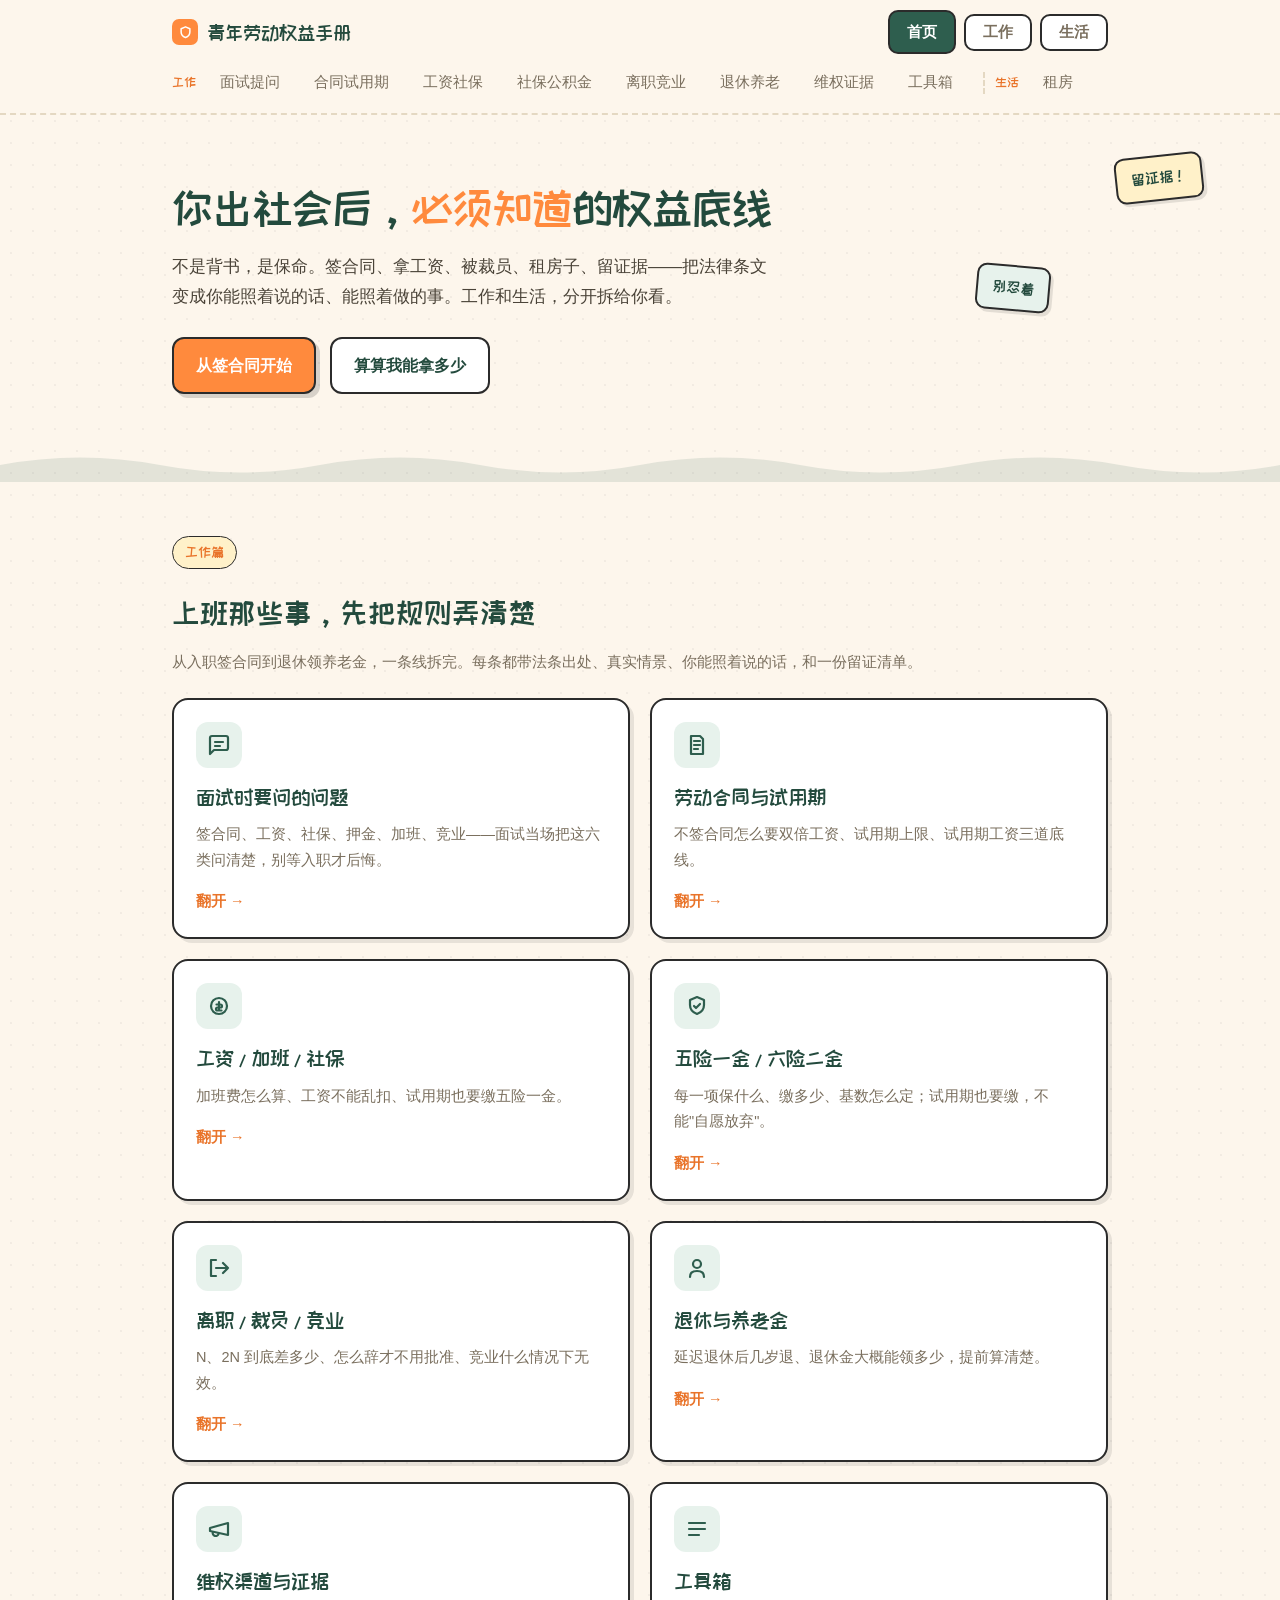
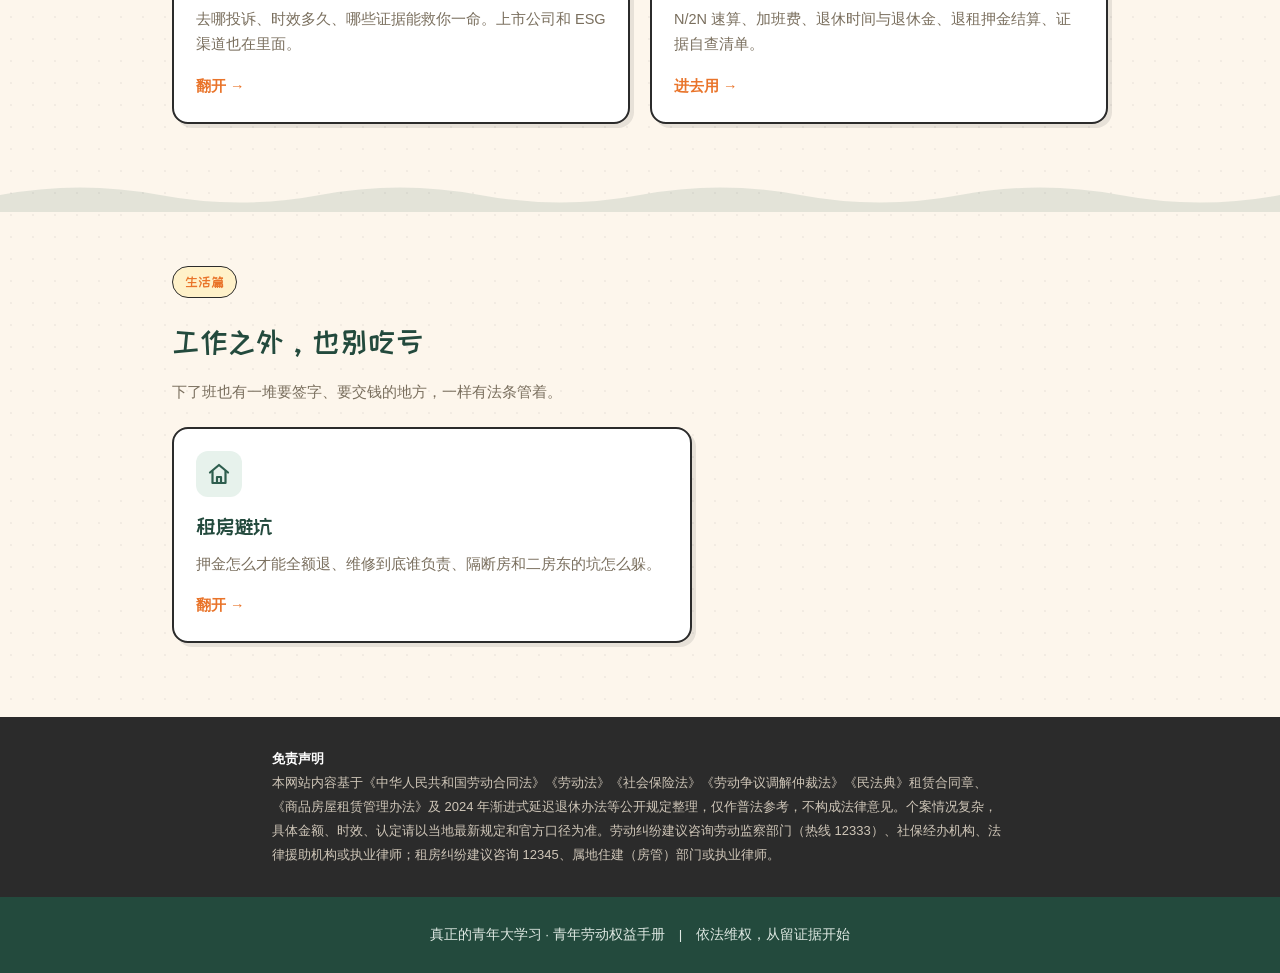
==== index.html @ fde5f2b7 "init: 青年劳动权益手册 静态站（HTML/CSS/JS，无后端）" ====
<!DOCTYPE html>
<html lang="zh-CN" data-page-node-id="7jwNkZOn8ri1VW9eKFvlQX">
<head data-page-node-id="vN882EZion7zjD1hmp7kE5">
<meta charset="UTF-8" data-page-node-id="sJhfIXm5BDnYSrBiZnS4QV">
<meta name="viewport" content="width=device-width, initial-scale=1.0" data-page-node-id="zxwOFFQTwR4CehLuU1B2xF">
<title>青年权益手册 · 真正的青年大学习</title>
<meta name="description" content="青年劳动权益手册：签合同、拿工资、被裁员、租房子、社保公积金、留证据——把法律条文变成你能照着说的话、能照着做的事。工作篇和生活篇分开拆给你看。">
<meta name="keywords" content="青年劳动权益,劳动法,劳动合同法,社保,租房,维权,五险一金">
<meta name="robots" content="index,follow">
<meta property="og:type" content="article">
<meta property="og:locale" content="zh_CN">
<meta property="og:site_name" content="青年劳动权益手册">
<meta property="og:title" content="青年权益手册 · 真正的青年大学习">
<meta property="og:description" content="青年劳动权益手册：签合同、拿工资、被裁员、租房子、社保公积金、留证据——把法律条文变成你能照着说的话、能照着做的事。">
<meta name="twitter:card" content="summary">
<script type="application/ld+json">
{"@context":"https://schema.org","@type":"Article","headline":"青年权益手册 · 真正的青年大学习","description":"青年劳动权益手册：签合同、拿工资、被裁员、租房子、社保公积金、留证据——把法律条文变成你能照着说的话、能照着做的事。","inLanguage":"zh-CN","url":"https://labor-rights-i2ha8oxc.edgeone.cool/","publisher":{"@type":"Organization","name":"青年劳动权益手册"}}
</script>
<link rel="preconnect" href="https://fonts.googleapis.com" data-page-node-id="7mWncCRfZwFAAdQpG0DzOz">
<link href="https://fonts.googleapis.com/css2?family=ZCOOL+KuaiLe&display=swap" rel="stylesheet" data-page-node-id="gFEMkN4bQpKH87uRWc5qS2">
<link rel="stylesheet" href="styles.css" data-page-node-id="n5I205XzA5gTKTCwMjuLDe">
</head>
<body data-page-node-id="bGkLUibv3xJSkmZSsYZ6sv">

<nav id="topnav" data-page-node-id="jXJHKyxxdCbfAfhOfLjXEU"></nav>
<script src="nav.js"></script>

<header class="hero" data-page-node-id="v7KhMBpjGHiy5J7DwVSZMX">
  <div class="wrap" data-page-node-id="5H6A5oQzbYzPfT1hRCCzZC">
    <span class="sticker s1" data-page-node-id="AZEsnNFnTYBZnlGWH4QLXd">留证据！</span>
    <span class="sticker s2" data-page-node-id="kHg7BWYirMPdO5LKonGrH6">别忍着</span>
    <h1 data-page-node-id="kUnCOroh2gOpavAiB8Tg4g">你出社会后，<em data-page-node-id="yfCzvW7hBGEvW0yVP8vOq4">必须知道</em>的权益底线</h1>
    <p class="lead" data-page-node-id="7pngFiWiTGr5Vi0kMPC2FZ">不是背书，是保命。签合同、拿工资、被裁员、租房子、留证据——把法律条文变成你能照着说的话、能照着做的事。工作和生活，分开拆给你看。</p>
    <div class="cta" data-page-node-id="M9sZGcAZ7dp1gJ8A5XC1AU">
      <a class="primary" href="contract.html" data-page-node-id="UcJEUyQb6OeqANCRO5MqtE">从签合同开始</a>
      <a class="ghost" href="tools.html" data-page-node-id="cAQtBS9l5T7BKZlboXk4Af">算算我能拿多少</a>
    </div>
  </div>
</header>

<svg class="wave" viewBox="0 0 1200 34" preserveAspectRatio="none" fill="currentColor" data-page-node-id="oS02WlRRJXM9KCi1zRjoz9"><path d="M0 17 Q75 2 150 17 T300 17 T450 17 T600 17 T750 17 T900 17 T1050 17 T1200 17 V34 H0 Z" opacity=".12" data-page-node-id="GI57lbCXP446vVh2jK58aP"/></svg>

<!-- 工作篇 -->
<section data-page-node-id="uuMkdlM5pLQ5UJg3KZoRhu">
  <div class="wrap" data-page-node-id="O8H8hCG7egJZOPcIVyIawB">
    <div class="sec-head" data-page-node-id="NVoQzbVFUxxBwPpRCmhSwb"><span class="sec-kicker" data-page-node-id="ndRL5BlGZ3K7PQ3Q7DDPNr">工作篇</span></div>
    <h2 class="sec-title" data-page-node-id="sCebIV4hTHicNvnCbSuuxh">上班那些事，先把规则弄清楚</h2>
    <p class="sec-sub" data-page-node-id="u4FtgCKcAKgDSdvhTvjoVO">从入职签合同到退休领养老金，一条线拆完。每条都带法条出处、真实情景、你能照着说的话，和一份留证清单。</p>
    <div class="cards" data-page-node-id="gnNYAxBAbz4MP9NsoOPJ96">
      <a class="mcard" href="interview.html">
        <div class="ic"><svg width="24" height="24" viewBox="0 0 24 24" fill="none" stroke="#2E5E4E" stroke-width="2.2" stroke-linecap="round" stroke-linejoin="round"><path d="M21 15a2 2 0 0 1-2 2H7l-4 4V5a2 2 0 0 1 2-2h14a2 2 0 0 1 2 2z"/><path d="M8 9h8M8 13h5"/></svg></div>
        <h3>面试时要问的问题</h3>
        <p>签合同、工资、社保、押金、加班、竞业——面试当场把这六类问清楚，别等入职才后悔。</p>
        <span class="go">翻开 →</span>
      </a>
      <a class="mcard" href="contract.html" data-page-node-id="IGf8sKed68YWKoUgBCVMIv">
        <div class="ic" data-page-node-id="ZVuAfFPyB9TMWcehK7DATU"><svg width="24" height="24" viewBox="0 0 24 24" fill="none" stroke="#2E5E4E" stroke-width="2.2" stroke-linecap="round" stroke-linejoin="round" data-page-node-id="PifM6eLXtqnVLwJjLrjDg0"><path d="M6 3h9l3 3v15H6z" data-page-node-id="AHCegxgNYJiQxU77qXP72i"/><path d="M9 8h6M9 12h6M9 16h4" data-page-node-id="L2E5S3z5ciqtiKatP8L2HS"/></svg></div>
        <h3 data-page-node-id="65qEUgE6WB0MT9IDWgDTT7">劳动合同与试用期</h3>
        <p data-page-node-id="ToLKrRlqdhZZbNNmTk8xbi">不签合同怎么要双倍工资、试用期上限、试用期工资三道底线。</p>
        <span class="go" data-page-node-id="UzhqZbQVvRADpXkxR7yIav">翻开 →</span>
      </a>
      <a class="mcard" href="wage.html" data-page-node-id="JsOqOfNd3EtwZncY5hrxkB">
        <div class="ic" data-page-node-id="BYZtiH7Z1PKorHHujsHU38"><svg width="24" height="24" viewBox="0 0 24 24" fill="none" stroke="#2E5E4E" stroke-width="2.2" stroke-linecap="round" stroke-linejoin="round" data-page-node-id="SvmpkIm4eUHtX0SaYeotR4"><circle cx="12" cy="12" r="8" data-page-node-id="T06H6A5f7LQuL1a384FGqg"/><path d="M12 8v8M9.5 10.5h4a1.5 1.5 0 010 3h-3a1.5 1.5 0 000 3h4" data-page-node-id="Mpycqv4EqBuO2RAGrrZu5t"/></svg></div>
        <h3 data-page-node-id="7IH3P0MuRXkKDPyMskQ4uI">工资 / 加班 / 社保</h3>
        <p data-page-node-id="VxR3EkG4nAfsP9hjhWmdln">加班费怎么算、工资不能乱扣、试用期也要缴五险一金。</p>
        <span class="go" data-page-node-id="h832lB8QV0u9FAFbGZIkD4">翻开 →</span>
      </a>
      <a class="mcard" href="social-security.html">
        <div class="ic"><svg width="24" height="24" viewBox="0 0 24 24" fill="none" stroke="#2E5E4E" stroke-width="2.2" stroke-linecap="round" stroke-linejoin="round"><path d="M12 3l7 3v5c0 4.5-3 7.5-7 9-4-1.5-7-4.5-7-9V6z"/><path d="M9 12l2 2 4-4"/></svg></div>
        <h3>五险一金 / 六险二金</h3>
        <p>每一项保什么、缴多少、基数怎么定；试用期也要缴，不能"自愿放弃"。</p>
        <span class="go">翻开 →</span>
      </a>
      <a class="mcard" href="leave.html" data-page-node-id="9vQfUpAn6DDyMuHOdHupem">
        <div class="ic" data-page-node-id="ikPDrwFsqsbf0fNXYAyyNg"><svg width="24" height="24" viewBox="0 0 24 24" fill="none" stroke="#2E5E4E" stroke-width="2.2" stroke-linecap="round" stroke-linejoin="round" data-page-node-id="WiellxaGbYVVG73ddhOeTu"><path d="M16 17l5-5-5-5M21 12H9" data-page-node-id="CdkZTpuQJzq5KvNFYKf1oj"/><path d="M9 4H4v16h5" data-page-node-id="baaWuFjCDTOw3axKb1UJT5"/></svg></div>
        <h3 data-page-node-id="MscleuaFV3NydLU3XoAJu8">离职 / 裁员 / 竞业</h3>
        <p data-page-node-id="G3BbDGZznViwC6X8eD9zRa">N、2N 到底差多少、怎么辞才不用批准、竞业什么情况下无效。</p>
        <span class="go" data-page-node-id="3CcXkFyAl2L74Rpjozrgbz">翻开 →</span>
      </a>
      <a class="mcard" href="retire.html" data-page-node-id="JQ5CIc2PoNuagUlHQ7kEED">
        <div class="ic" data-page-node-id="eL2ivKGqEpxDUXAVpsOtcp"><svg width="24" height="24" viewBox="0 0 24 24" fill="none" stroke="#2E5E4E" stroke-width="2.2" stroke-linecap="round" stroke-linejoin="round" data-page-node-id="2XBW5aOD5Gj70GN0GJQ3Ff"><circle cx="12" cy="8" r="4" data-page-node-id="LnvSQpzS5YxNwUYpxwHuDa"/><path d="M5 21c0-4 3-6 7-6s7 2 7 6" data-page-node-id="AI6Z23kPFPo5MvDOwnpvqy"/></svg></div>
        <h3 data-page-node-id="Of4FrxNndY0CC68oRDbeet">退休与养老金</h3>
        <p data-page-node-id="wn4VDYU20Fq1tZ4JVjVFfg">延迟退休后几岁退、退休金大概能领多少，提前算清楚。</p>
        <span class="go" data-page-node-id="SLizQk6Q10Zb5KQ6Jnikeh">翻开 →</span>
      </a>
      <a class="mcard" href="rights.html" data-page-node-id="LdF70jsAmj1uP2x2kQvvS2">
        <div class="ic" data-page-node-id="HsYgg7vXAREHi2NsyGWCTD"><svg width="24" height="24" viewBox="0 0 24 24" fill="none" stroke="#2E5E4E" stroke-width="2.2" stroke-linecap="round" stroke-linejoin="round" data-page-node-id="lN3kovlys1SDJiRPIbiDbU"><path d="M3 11l18-5v12L3 14z" data-page-node-id="dpxmhuD5o5jUqEV6D51z9i"/><path d="M11.6 16.8a3 3 0 11-5.8-1.6" data-page-node-id="ZsSXOTN8fEPcS1Ny1irefE"/></svg></div>
        <h3 data-page-node-id="RuxbniW7YMQt3pkLxL5yWo">维权渠道与证据</h3>
        <p data-page-node-id="kkAFCkZAp592LJfjy3nqFm">去哪投诉、时效多久、哪些证据能救你一命。上市公司和 ESG 渠道也在里面。</p>
        <span class="go" data-page-node-id="aLBIgCzxgSWpDGARHU5b4E">翻开 →</span>
      </a>
      <a class="mcard" href="tools.html" data-page-node-id="xKTXpAJDGuD2U5c3wxoQq5">
        <div class="ic" data-page-node-id="sEpO2qv83VqhnToPwce1co"><svg width="24" height="24" viewBox="0 0 24 24" fill="none" stroke="#2E5E4E" stroke-width="2.2" stroke-linecap="round" stroke-linejoin="round" data-page-node-id="Zh0JwMCGPWTxRAcGAqwy6f"><path d="M4 6h16M4 12h16M4 18h10" data-page-node-id="SJbMDVmfSqtq9sivK4QSC3"/></svg></div>
        <h3 data-page-node-id="WtjKGw8RWL6m9zBxDdGL8M">工具箱</h3>
        <p data-page-node-id="IJ3zu4L5l6NavmSHcm8XGn">N/2N 速算、加班费、退休时间与退休金、退租押金结算、证据自查清单。</p>
        <span class="go" data-page-node-id="goHNCzxIqDrpeKtL0frL2T">进去用 →</span>
      </a>
    </div>
  </div>
</section>

<svg class="wave" viewBox="0 0 1200 34" preserveAspectRatio="none" fill="currentColor" data-page-node-id="YY2WIcU32g2hENo8eY2RJ3"><path d="M0 17 Q75 2 150 17 T300 17 T450 17 T600 17 T750 17 T900 17 T1050 17 T1200 17 V34 H0 Z" opacity=".12" data-page-node-id="AEQuXFldmGhJWvsSuamxG9"/></svg>

<!-- 生活篇 -->
<section data-page-node-id="to3FXKsHpOz7b0op7jl1py">
  <div class="wrap" data-page-node-id="7ZOvmQiBnYyd54ku3VySRV">
    <div class="sec-head" data-page-node-id="hUrCTCNcTmqjVcWcNDa82W"><span class="sec-kicker" data-page-node-id="2CDtFBDig0ongSYZ30PI4d">生活篇</span></div>
    <h2 class="sec-title" data-page-node-id="oCALChBhqFHjlN1kp9dyfW">工作之外，也别吃亏</h2>
    <p class="sec-sub" data-page-node-id="R46FtklfIH4VG7hh3kbw13">下了班也有一堆要签字、要交钱的地方，一样有法条管着。</p>
    <a class="mcard" href="rent.html" style="display:block;max-width:520px" data-page-node-id="faRRAHRAipZ6sPAGZQxxFa">
      <div class="ic" data-page-node-id="h1ejiUaZWeBTa2FVEw8iW6"><svg width="24" height="24" viewBox="0 0 24 24" fill="none" stroke="#2E5E4E" stroke-width="2.2" stroke-linecap="round" stroke-linejoin="round" data-page-node-id="UNlWAM4NZA3VOeqPEDKMYq"><path d="M3 10.5L12 3l9 7.5" data-page-node-id="uGnaB1GRGz8H0ylkkPzSLB"/><path d="M5.5 9.5V21h13V9.5" data-page-node-id="n0MFkfRuMIZvsEzxEBiJp1"/><path d="M10 21v-6h4v6" data-page-node-id="MlYMpfy4g74hDdLXepI3eu"/></svg></div>
      <h3 data-page-node-id="7DTkOPZrvKcSljl0e26uZy">租房避坑</h3>
      <p data-page-node-id="kqKfJ5ye1K5exivH8oafo4">押金怎么才能全额退、维修到底谁负责、隔断房和二房东的坑怎么躲。</p>
      <span class="go" data-page-node-id="9ZfNdng0rfP3ntpMBxgIMZ">翻开 →</span>
    </a>
  </div>
</section>

<div class="disclaimer" data-page-node-id="KnQSXoqC7Dfb80HzHw2Cns">
  <div class="wrap" data-page-node-id="DDz95NhNPRU0IxcjoSFav6">
    <b data-page-node-id="yi1r7MswDZf9Ns0dogCIPk">免责声明</b><br data-page-node-id="xTlTWlbYo6xHFmOJlCDURQ">
    本网站内容基于《中华人民共和国劳动合同法》《劳动法》《社会保险法》《劳动争议调解仲裁法》《民法典》租赁合同章、《商品房屋租赁管理办法》及 2024 年渐进式延迟退休办法等公开规定整理，仅作普法参考，不构成法律意见。个案情况复杂，具体金额、时效、认定请以当地最新规定和官方口径为准。劳动纠纷建议咨询劳动监察部门（热线 12333）、社保经办机构、法律援助机构或执业律师；租房纠纷建议咨询 12345、属地住建（房管）部门或执业律师。
  </div>
</div>

<footer data-page-node-id="vT1BLFqIHjkqAPlCUodvwz">真正的青年大学习 · 青年劳动权益手册　|　依法维权，从留证据开始</footer>

</body>
</html>
---- styles.css ----
:root{
  --paper:#FDF6EC; --paper-2:#FFF9F0; --card:#FFFFFF;
  --ink:#2B2B2B; --green:#2E5E4E; --green-d:#234a3d;
  --orange:#FF8A3D; --orange-d:#E9742A; --yellow:#FFD27D;
  --note:#FFF1C9; --mint:#E7F2EC; --line:#E4D8C2; --muted:#7A6F5E;
}
*{box-sizing:border-box;margin:0;padding:0}
html{scroll-behavior:smooth}
body{
  font-family:-apple-system,BlinkMacSystemFont,"PingFang SC","Microsoft YaHei",sans-serif;
  color:var(--ink); line-height:1.75; background-color:var(--paper);
  background-image:radial-gradient(rgba(43,43,43,.05) 1px,transparent 1px);
  background-size:22px 22px; -webkit-font-smoothing:antialiased;
}
h1,h2,h3,.hand{font-family:"ZCOOL KuaiLe","PingFang SC","Microsoft YaHei",sans-serif;font-weight:400}
a{color:var(--green-d);text-decoration:none}
.wrap{max-width:980px;margin:0 auto;padding:0 22px}

/* nav：两行 tab 结构（顶部 tab 按工作/生活分类） */
nav{position:sticky;top:0;z-index:50;background:rgba(253,246,236,.96);backdrop-filter:blur(6px);
  border-bottom:2px dashed var(--line)}
nav .wrap{display:flex;flex-direction:column;gap:9px;padding-top:10px;padding-bottom:10px}
.nav-row1{display:flex;align-items:center;justify-content:space-between;gap:10px;flex-wrap:wrap}
.brand{display:flex;align-items:center;gap:9px;font-family:"ZCOOL KuaiLe",sans-serif;font-size:20px;color:var(--green-d)}
.brand .dot{width:26px;height:26px;border-radius:7px;background:var(--orange);display:inline-flex;align-items:center;justify-content:center}
.navtabs{display:flex;gap:8px;flex-wrap:wrap;align-items:center}
.tab{padding:7px 17px;border-radius:10px;font-size:15px;font-weight:700;cursor:pointer;font-family:inherit;
  background:#fff;color:var(--muted);border:2px solid var(--ink)}
.tab:hover{background:var(--mint)}
.tab.active{background:var(--green);color:#fff}
.navgrp{font-family:"ZCOOL KuaiLe",sans-serif;font-size:13px;color:var(--orange-d);
  margin:0 4px 0 10px;align-self:center;border-left:2px dashed var(--line);padding-left:10px}
.navgrp:first-child{margin-left:0;border-left:0;padding-left:0}
.navpanel{display:flex;gap:6px;flex-wrap:wrap;align-items:center}
.navpanel a{padding:6px 13px;border-radius:8px;color:var(--muted);font-size:14.5px;border:1.5px solid transparent}
.navpanel a:hover{background:var(--mint);color:var(--green-d)}
.navpanel a.cur{background:var(--orange);color:#fff;border-color:var(--ink)}
.navnote{font-size:12.5px;color:var(--muted);margin-left:8px}
@media(max-width:760px){nav .wrap{gap:7px}.nav-row1{justify-content:flex-start}.navtabs{width:100%}}

/* hero */
header.hero{position:relative;padding:64px 0 54px;overflow:hidden}
header.hero h1{font-size:44px;line-height:1.3;color:var(--green-d);margin-bottom:16px}
header.hero h1 em{font-style:normal;color:var(--orange)}
header.hero p.lead{font-size:17px;color:#4a4338;max-width:600px;margin-bottom:26px}
.cta{display:flex;gap:14px;flex-wrap:wrap}
.cta a{padding:13px 22px;border-radius:12px;font-weight:700;font-size:15.5px;border:2px solid var(--ink);transition:.15s}
.cta a.primary{background:var(--orange);color:#fff;box-shadow:4px 4px 0 rgba(43,43,43,.18)}
.cta a.primary:hover{background:var(--orange-d);transform:translate(-1px,-1px);box-shadow:5px 5px 0 rgba(43,43,43,.2)}
.cta a.ghost{background:#fff;color:var(--green-d)}
.cta a.ghost:hover{background:var(--mint);transform:translate(-1px,-1px)}
.sticker{position:absolute;font-family:"ZCOOL KuaiLe",sans-serif;font-size:15px;color:var(--green-d);
  background:var(--note);padding:8px 14px;border:2px solid var(--ink);border-radius:10px;transform:rotate(-6deg);
  box-shadow:3px 3px 0 rgba(43,43,43,.12)}
.sticker.s1{right:6%;top:40px}
.sticker.s2{right:18%;top:150px;transform:rotate(5deg);background:var(--mint)}
@media(max-width:760px){.sticker{display:none}header.hero h1{font-size:32px}}

/* wave divider */
.wave{display:block;width:100%;height:34px;color:var(--green)}

/* module entry cards */
.cards{display:grid;grid-template-columns:repeat(2,1fr);gap:20px;margin-top:8px}
@media(max-width:680px){.cards{grid-template-columns:1fr}}
.mcard{background:var(--card);border:2px solid var(--ink);border-radius:16px;padding:22px;
  box-shadow:4px 4px 0 rgba(43,43,43,.1);transition:.15s;position:relative}
.mcard:hover{transform:translate(-2px,-2px);box-shadow:6px 6px 0 rgba(43,43,43,.14)}
.mcard .ic{width:46px;height:46px;border-radius:12px;background:var(--mint);display:flex;align-items:center;justify-content:center;margin-bottom:12px}
.mcard h3{font-size:21px;color:var(--green-d);margin-bottom:6px}
.mcard p{font-size:14.5px;color:var(--muted);margin-bottom:14px}
.mcard .go{font-weight:700;color:var(--orange-d);font-size:14.5px}

/* section */
section{padding:54px 0}
.sec-head{margin-bottom:6px}
.sec-kicker{display:inline-block;font-family:"ZCOOL KuaiLe",sans-serif;font-size:14px;color:var(--orange-d);
  background:var(--note);padding:3px 12px;border-radius:999px;border:1.5px solid var(--ink);margin-bottom:12px}
.sec-title{font-size:30px;color:var(--green-d)}
.sec-sub{color:var(--muted);margin:10px 0 22px;font-size:15px}

/* law tags */
.law{display:inline-block;font-size:12.5px;background:#fff;border:1.5px solid var(--green);color:var(--green-d);
  padding:3px 10px;border-radius:7px;margin:0 7px 9px 0;font-weight:700}

/* points */
.points{list-style:none;margin:6px 0 22px}
.points li{position:relative;padding:11px 0 11px 30px;border-bottom:1.5px dashed var(--line);font-size:15.5px}
.points li:before{content:"";position:absolute;left:2px;top:17px;width:13px;height:13px;background:var(--orange);
  border:2px solid var(--ink);border-radius:3px;transform:rotate(45deg)}
.points li b{color:var(--green-d)}
.steps{counter-reset:step;list-style:none;margin:6px 0 4px;padding:0}
.steps li{counter-increment:step;position:relative;padding:11px 0 11px 44px;border-bottom:1.5px dashed var(--line);font-size:15px;line-height:1.7}
.steps li:last-child{border-bottom:0}
.steps li:before{content:counter(step);position:absolute;left:0;top:9px;width:28px;height:28px;border-radius:50%;
  background:var(--orange);color:#fff;border:2px solid var(--ink);font-family:"ZCOOL KuaiLe",sans-serif;font-size:15px;
  display:flex;align-items:center;justify-content:center}
.steps li b{color:var(--green-d)}

/* 比例表（五险一金缴费比例等） */
.ratetable{width:100%;border-collapse:collapse;margin:6px 0 22px;font-size:14.5px;background:#fff;
  border:2px solid var(--ink);box-shadow:3px 3px 0 rgba(43,43,43,.1)}
.ratetable th,.ratetable td{padding:10px 13px;border-bottom:1.5px dashed var(--line);
  border-right:1.5px dashed var(--line);text-align:left;vertical-align:top}
.ratetable th:last-child,.ratetable td:last-child{border-right:0}
.ratetable th{background:var(--mint);color:var(--green-d);font-family:"ZCOOL KuaiLe",sans-serif;
  font-weight:400;font-size:14px}
.ratetable tr:last-child td{border-bottom:0}
.ratetable td b{color:var(--orange-d);font-size:15px}

/* notebook blocks */
.block{border-radius:14px;padding:18px 20px;margin:16px 0;font-size:15px;position:relative}
.block.case{background:var(--note);border:2px solid var(--ink);transform:rotate(-.8deg);box-shadow:3px 3px 0 rgba(43,43,43,.12)}
.block.case:before{content:"真实情景";position:absolute;top:-13px;left:18px;font-family:"ZCOOL KuaiLe",sans-serif;
  font-size:13px;background:var(--orange);color:#fff;padding:2px 12px;border:2px solid var(--ink);border-radius:8px}
.block.say{background:var(--mint);border-left:6px solid var(--green)}
.block.say .tag{font-family:"ZCOOL KuaiLe",sans-serif;color:var(--green-d);font-size:14px;display:block;margin-bottom:5px}
.block.evi{background:#fff;border:2px solid var(--ink);border-radius:14px;box-shadow:3px 3px 0 rgba(43,43,43,.1)}
.block.evi .tag{font-family:"ZCOOL KuaiLe",sans-serif;color:var(--orange-d);font-size:15px;display:block;margin-bottom:9px}
.block.evi ul{list-style:none}
.block.evi li{padding:5px 0 5px 26px;position:relative;font-size:14.5px}
.block.evi li:before{content:"";position:absolute;left:2px;top:9px;width:14px;height:14px;border:2px solid var(--ink);border-radius:3px}

/* tools */
.tool-grid{display:grid;grid-template-columns:1fr 1fr;gap:22px}
@media(max-width:780px){.tool-grid{grid-template-columns:1fr}}
.tool{background:var(--card);border:2px solid var(--ink);border-radius:16px;padding:24px;box-shadow:4px 4px 0 rgba(43,43,43,.1)}
.tool h3{font-size:20px;color:var(--green-d);margin-bottom:16px}
.field{margin-bottom:13px}
.field label{display:block;font-size:13px;color:var(--muted);margin-bottom:5px}
.field input,.field select{width:100%;padding:10px 12px;border:2px solid var(--line);border-radius:10px;
  font-size:15px;background:var(--paper-2);color:var(--ink);font-family:inherit}
.field input:focus,.field select:focus{outline:none;border-color:var(--green)}
.row{display:flex;gap:11px}.row .field{flex:1}
.btn{background:var(--green);color:#fff;border:2px solid var(--ink);padding:11px 18px;border-radius:11px;
  font-size:15px;cursor:pointer;font-weight:700;font-family:inherit;box-shadow:3px 3px 0 rgba(43,43,43,.16)}
.btn:hover{background:var(--green-d);transform:translate(-1px,-1px)}
.result{margin-top:15px;padding:15px;background:var(--mint);border:2px solid var(--ink);border-radius:12px;
  font-size:14.5px;color:var(--green-d)}
.result b{color:var(--orange-d);font-size:18px}
.result .big{font-size:25px;font-weight:800;color:var(--green-d);font-family:"ZCOOL KuaiLe",sans-serif}
.hint{font-size:12.5px;color:var(--muted);margin-top:9px}
.checklist{list-style:none}
.checklist li{display:flex;align-items:flex-start;gap:11px;padding:10px 0;border-bottom:1.5px dashed var(--line);font-size:14.5px}
.checklist input{margin-top:4px;width:18px;height:18px;accent-color:var(--green)}
.progress{height:12px;background:#efe6d4;border:2px solid var(--ink);border-radius:999px;overflow:hidden;margin:16px 0 7px}
.progress > i{display:block;height:100%;width:0;background:var(--orange);transition:.3s}
.pg-text{font-size:13px;color:var(--muted);text-align:right;font-weight:700}

/* 工资条解读器 */
.payslip{width:100%;border-collapse:collapse;margin:8px 0 4px;font-size:14px;background:#fff;border:2px solid var(--ink);border-radius:10px;overflow:hidden;box-shadow:3px 3px 0 rgba(43,43,43,.08)}
.payslip th,.payslip td{padding:9px 11px;border-bottom:1.5px dashed var(--line);border-right:1.5px dashed var(--line);text-align:left;vertical-align:top}
.payslip th:last-child,.payslip td:last-child{border-right:0}
.payslip th{background:var(--mint);color:var(--green-d);font-size:13px;font-family:"ZCOOL KuaiLe",sans-serif;font-weight:400}
.payslip tr:last-child td{border-bottom:0}
.verdict{margin-top:4px;padding:11px 14px;border-radius:10px;font-weight:800;font-size:15px;border:2px solid var(--ink)}
.verdict.ok{background:var(--mint);color:var(--green-d)}
.verdict.warn{background:var(--note);color:#9a6b00}
.flag-ok{color:var(--green-d);font-weight:700}
.flag-bad{color:#c0392b;font-weight:700}

/* disclaimer + footer */
.disclaimer{background:#2B2B2B;color:#cfc6b8;font-size:13px;line-height:1.85;padding:30px 0;margin-top:20px}
.disclaimer .wrap{max-width:780px}
.disclaimer b{color:#fff}
footer{background:var(--green-d);color:#dfe9e3;padding:26px 0;font-size:13.5px;text-align:center}
.back{display:inline-block;margin-top:18px;font-weight:700;color:var(--orange-d);font-size:15px}

/* 法条弹窗 */
.law.clickable{cursor:pointer;transition:.15s}
.law.clickable:hover{background:var(--note);color:var(--orange-d);transform:translateY(-1px)}
.lawmask{position:fixed;inset:0;background:rgba(43,43,43,.5);display:none;align-items:center;justify-content:center;z-index:200;padding:18px}
.lawmask.show{display:flex}
.lawbox{background:var(--paper-2);border:2px solid var(--ink);border-radius:16px;max-width:580px;width:100%;max-height:82vh;overflow:auto;box-shadow:6px 6px 0 rgba(43,43,43,.22)}
.lawbox header{background:var(--green);color:#fff;padding:15px 20px;font-family:"ZCOOL KuaiLe",sans-serif;font-size:19px;position:relative;display:flex;align-items:center;gap:8px}
.lawbox header .x{margin-left:auto;cursor:pointer;font-size:22px;line-height:1;font-family:inherit;padding:0 4px}
.lawbox .body{padding:20px;font-size:15px;line-height:1.95;white-space:pre-line;color:var(--ink)}
.lawbox .body b{color:var(--green-d)}
.lawbox .src{margin-top:14px;padding-top:12px;border-top:1.5px dashed var(--line);font-size:12.5px;color:var(--muted)}

/* 渠道清单 */
.block.chan{background:var(--paper-2);border:2px solid var(--ink);border-radius:16px;box-shadow:4px 4px 0 rgba(43,43,43,.1);padding:20px 22px}
.block.chan .tag{font-family:"ZCOOL KuaiLe",sans-serif;color:var(--orange-d);font-size:15px;display:block;margin-bottom:8px}
.chan-intro{font-size:14px;color:var(--muted);margin-bottom:4px}
.chan-intro b{color:var(--green-d)}
.chan-h{font-family:"ZCOOL KuaiLe",sans-serif;font-size:18px;color:var(--green-d);margin:18px 0 12px;padding-left:12px;border-left:5px solid var(--orange)}
.chan-grid{display:grid;grid-template-columns:1fr 1fr;gap:14px}
@media(max-width:680px){.chan-grid{grid-template-columns:1fr}}
.chan-card{background:#fff;border:2px solid var(--ink);border-radius:12px;padding:14px 16px;box-shadow:3px 3px 0 rgba(43,43,43,.08);transition:.15s}
.chan-card:hover{transform:translate(-2px,-2px);box-shadow:5px 5px 0 rgba(43,43,43,.12)}
.chan-name{font-weight:800;color:var(--green-d);font-size:15.5px;margin-bottom:8px}
.chan-card ul{list-style:none}
.chan-card li{padding:4px 0;font-size:13.5px;color:var(--ink);line-height:1.6}
.chan-card li b{color:var(--orange-d)}
.chan-note{font-size:12.5px;color:var(--muted);margin-top:16px;padding-top:12px;border-top:1.5px dashed var(--line)}
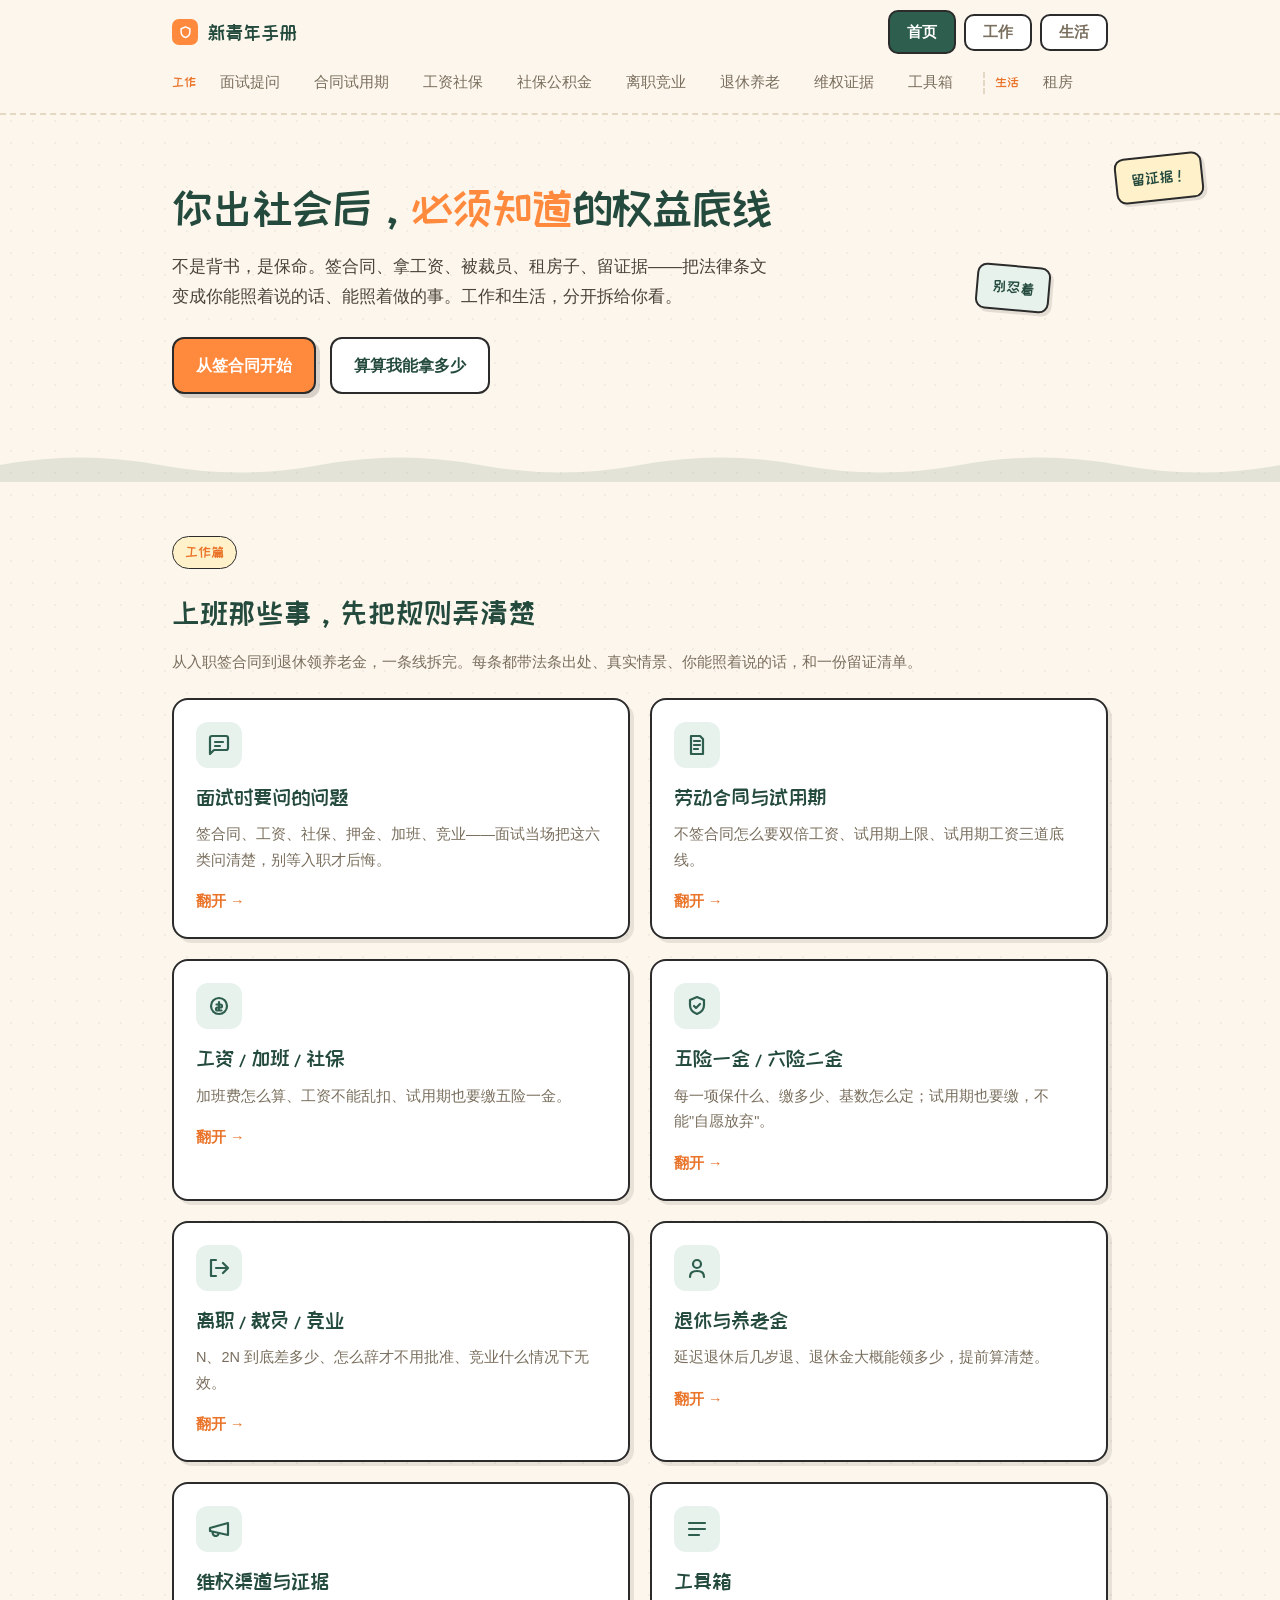
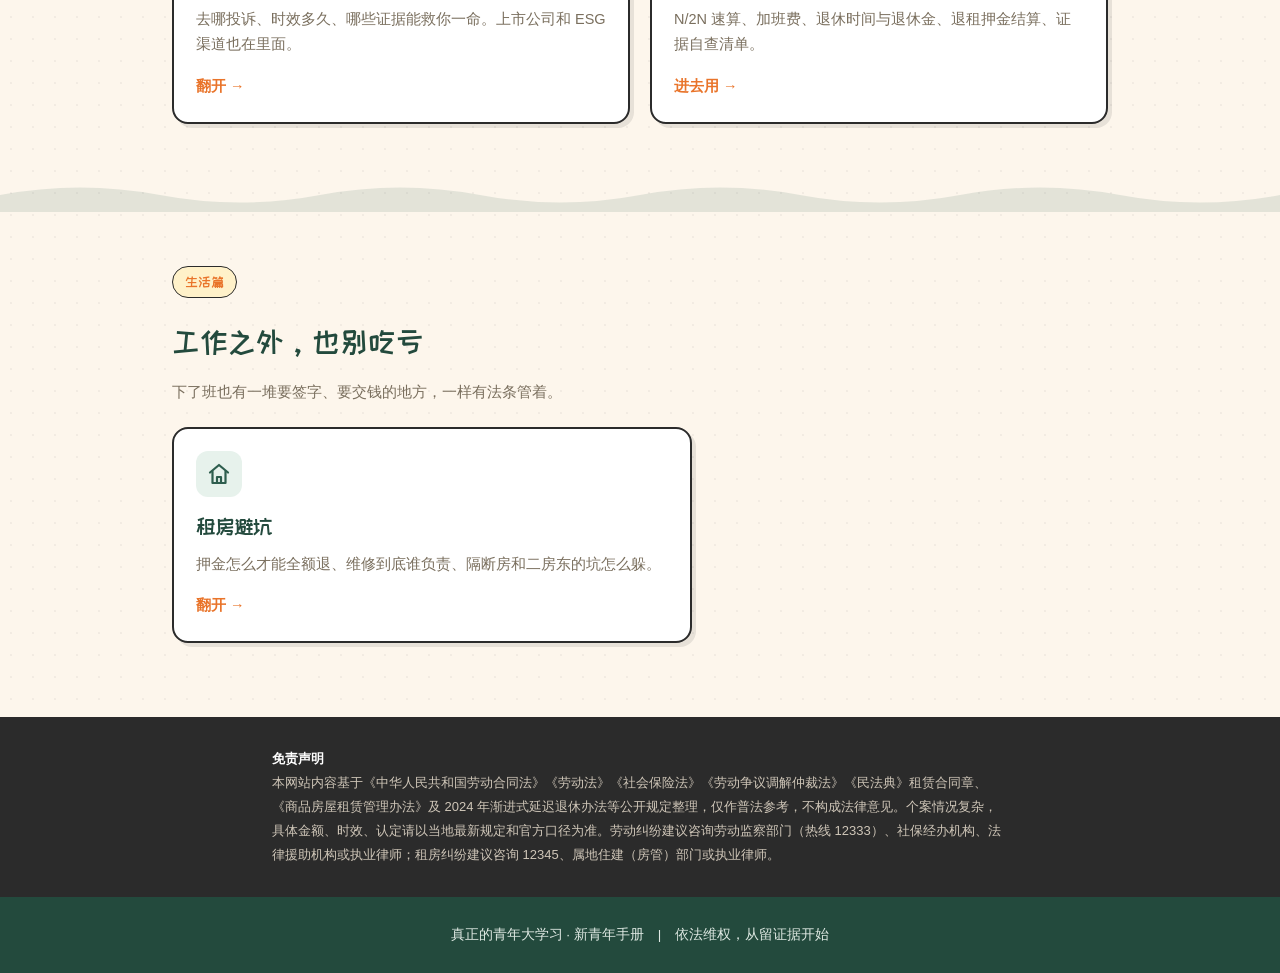
==== commit 9629a7b2: "brand: 青年劳动权益手册 → 新青年手册（内容已覆盖租房/生活等，不止劳动权益）" ====
--- a/index.html
+++ b/index.html
@@ -3,18 +3,18 @@
 <head data-page-node-id="vN882EZion7zjD1hmp7kE5">
 <meta charset="UTF-8" data-page-node-id="sJhfIXm5BDnYSrBiZnS4QV">
 <meta name="viewport" content="width=device-width, initial-scale=1.0" data-page-node-id="zxwOFFQTwR4CehLuU1B2xF">
-<title>青年权益手册 · 真正的青年大学习</title>
-<meta name="description" content="青年劳动权益手册：签合同、拿工资、被裁员、租房子、社保公积金、留证据——把法律条文变成你能照着说的话、能照着做的事。工作篇和生活篇分开拆给你看。">
-<meta name="keywords" content="青年劳动权益,劳动法,劳动合同法,社保,租房,维权,五险一金">
+<title>新青年手册 · 真正的青年大学习</title>
+<meta name="description" content="新青年手册：签合同、拿工资、被裁员、租房子、社保公积金、留证据——把法律条文变成你能照着说的话、能照着做的事。工作篇和生活篇分开拆给你看。">
+<meta name="keywords" content="新青年,劳动法,劳动合同法,社保,租房,维权,五险一金">
 <meta name="robots" content="index,follow">
 <meta property="og:type" content="article">
 <meta property="og:locale" content="zh_CN">
-<meta property="og:site_name" content="青年劳动权益手册">
-<meta property="og:title" content="青年权益手册 · 真正的青年大学习">
-<meta property="og:description" content="青年劳动权益手册：签合同、拿工资、被裁员、租房子、社保公积金、留证据——把法律条文变成你能照着说的话、能照着做的事。">
+<meta property="og:site_name" content="新青年手册">
+<meta property="og:title" content="新青年手册 · 真正的青年大学习">
+<meta property="og:description" content="新青年手册：签合同、拿工资、被裁员、租房子、社保公积金、留证据——把法律条文变成你能照着说的话、能照着做的事。">
 <meta name="twitter:card" content="summary">
 <script type="application/ld+json">
-{"@context":"https://schema.org","@type":"Article","headline":"青年权益手册 · 真正的青年大学习","description":"青年劳动权益手册：签合同、拿工资、被裁员、租房子、社保公积金、留证据——把法律条文变成你能照着说的话、能照着做的事。","inLanguage":"zh-CN","url":"https://labor-rights-i2ha8oxc.edgeone.cool/","publisher":{"@type":"Organization","name":"青年劳动权益手册"}}
+{"@context":"https://schema.org","@type":"Article","headline":"新青年手册 · 真正的青年大学习","description":"新青年手册：签合同、拿工资、被裁员、租房子、社保公积金、留证据——把法律条文变成你能照着说的话、能照着做的事。","inLanguage":"zh-CN","url":"https://newyoung.eliokit.dev/","publisher":{"@type":"Organization","name":"新青年手册"}}
 </script>
 <link rel="preconnect" href="https://fonts.googleapis.com" data-page-node-id="7mWncCRfZwFAAdQpG0DzOz">
 <link href="https://fonts.googleapis.com/css2?family=ZCOOL+KuaiLe&display=swap" rel="stylesheet" data-page-node-id="gFEMkN4bQpKH87uRWc5qS2">
@@ -123,7 +123,7 @@
   </div>
 </div>
 
-<footer data-page-node-id="vT1BLFqIHjkqAPlCUodvwz">真正的青年大学习 · 青年劳动权益手册　|　依法维权，从留证据开始</footer>
+<footer data-page-node-id="vT1BLFqIHjkqAPlCUodvwz">真正的青年大学习 · 新青年手册　|　依法维权，从留证据开始</footer>
 
 </body>
 </html>
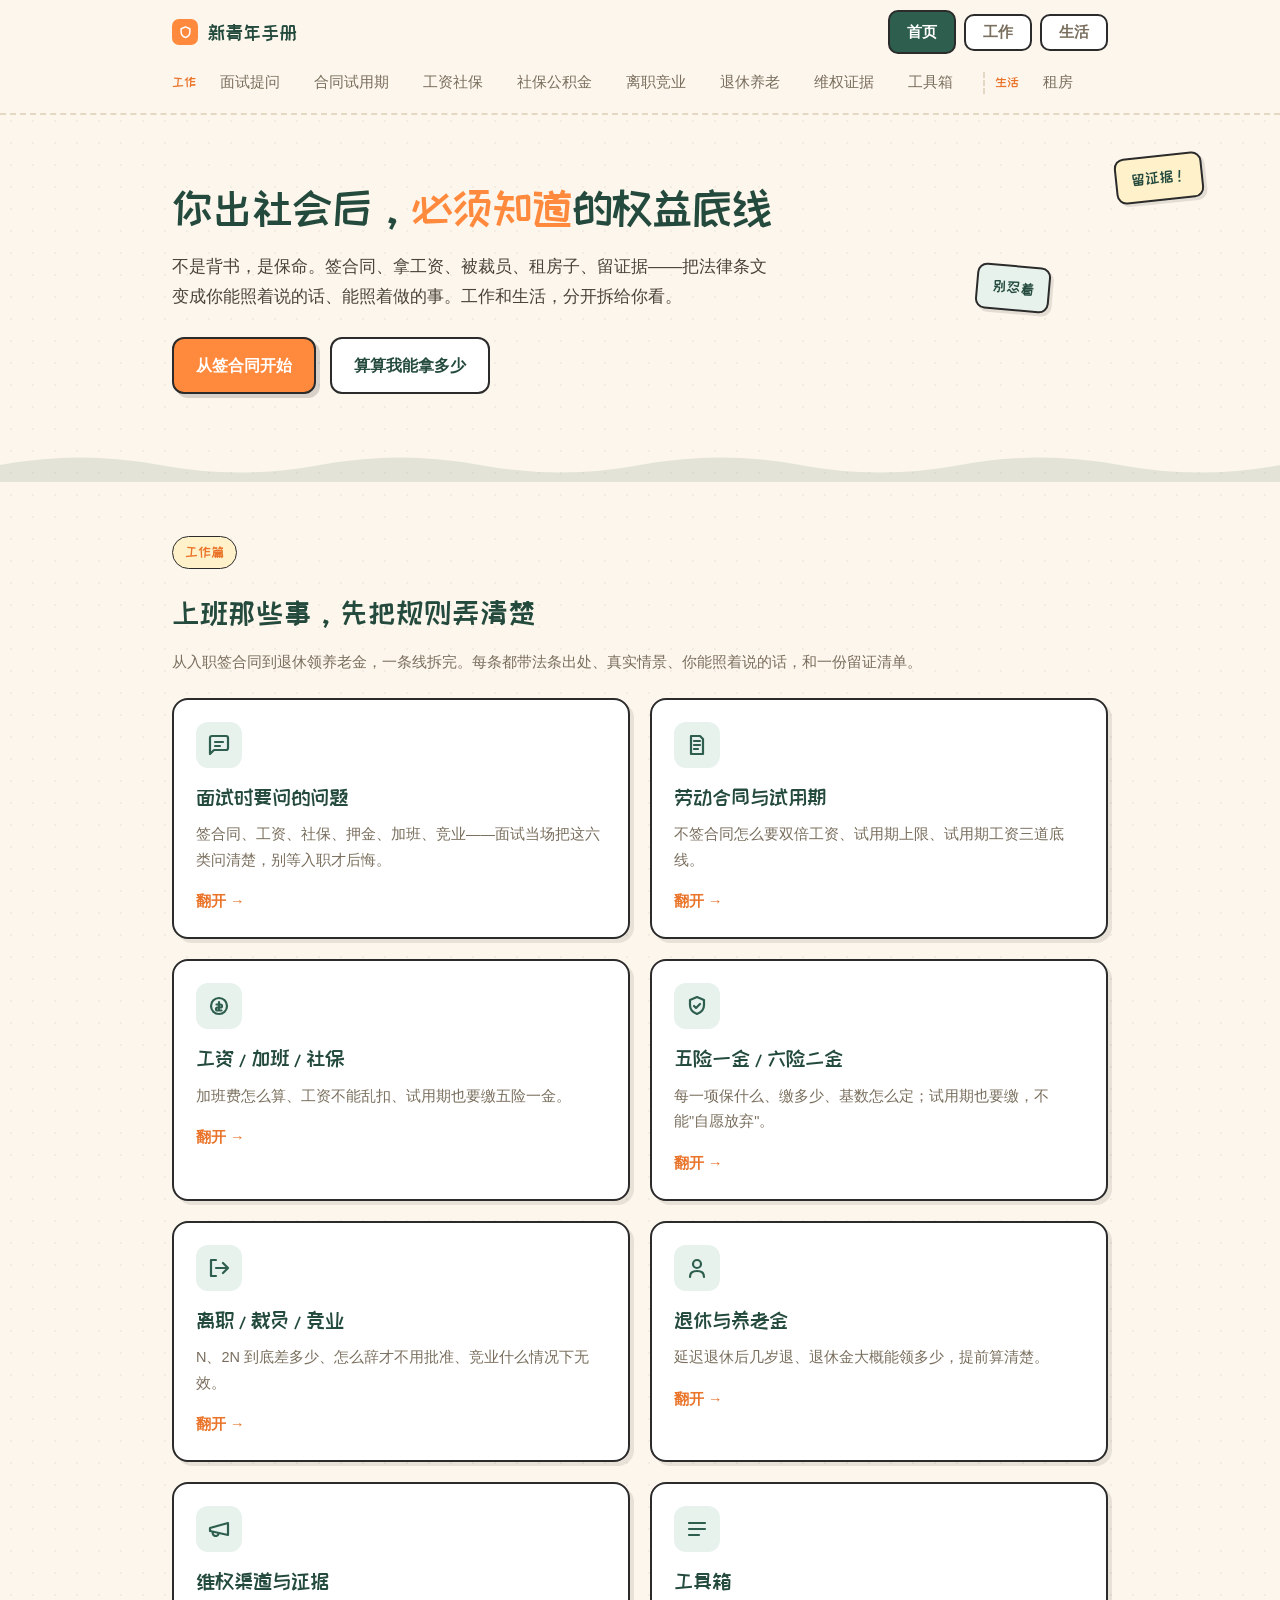
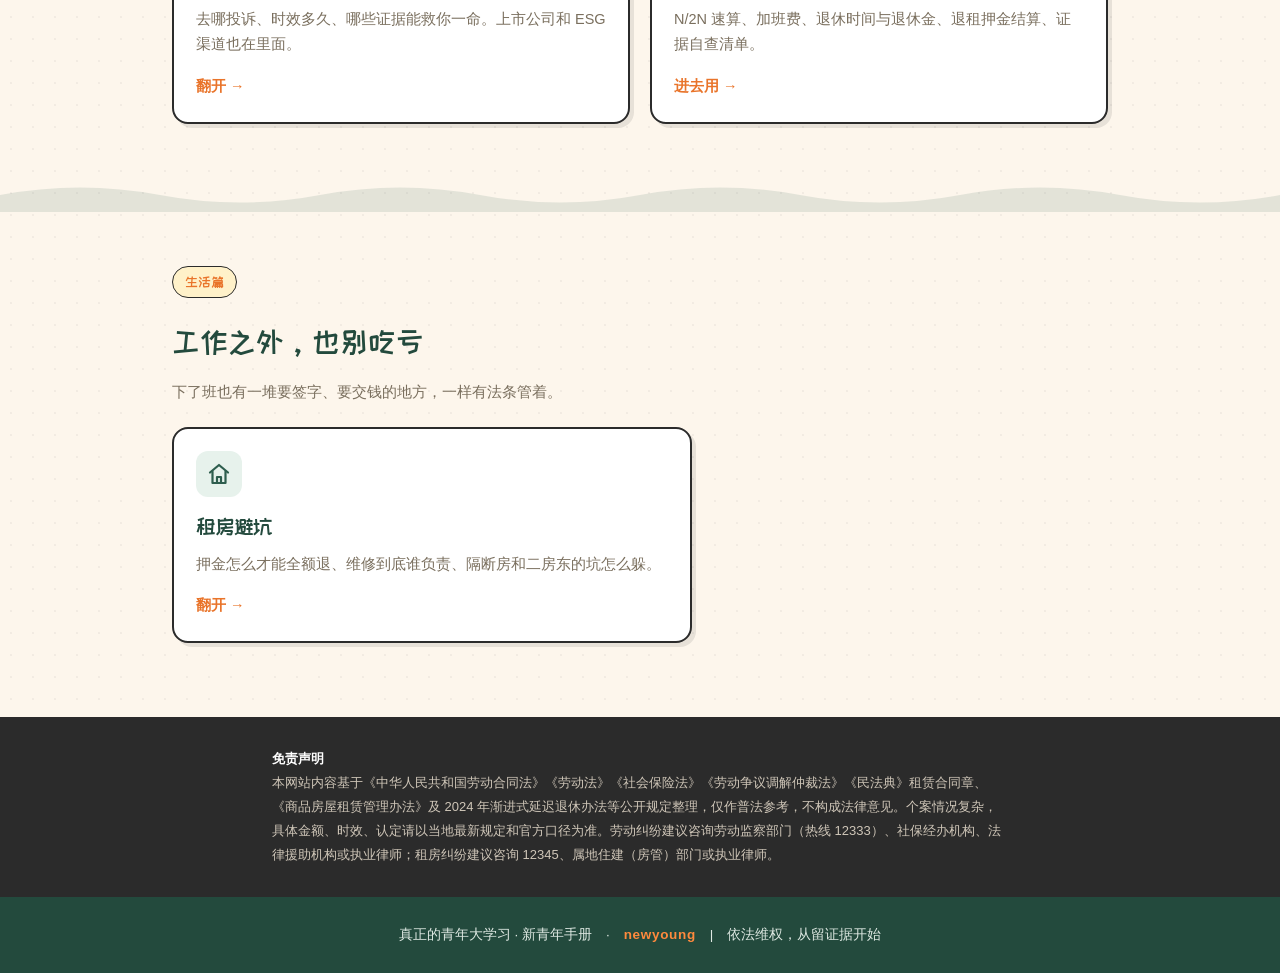
==== commit fbcc4964: "footer: 各页 footer 增加 newyoung 英文品牌落款（橙色 wordmark）" ====
--- a/index.html
+++ b/index.html
@@ -123,7 +123,7 @@
   </div>
 </div>
 
-<footer data-page-node-id="vT1BLFqIHjkqAPlCUodvwz">真正的青年大学习 · 新青年手册　|　依法维权，从留证据开始</footer>
+<footer data-page-node-id="vT1BLFqIHjkqAPlCUodvwz">真正的青年大学习 · 新青年手册　·　<span class="brand-en">newyoung</span>　|　依法维权，从留证据开始</footer>
 
 </body>
 </html>
--- a/styles.css
+++ b/styles.css
@@ -163,6 +163,7 @@
 .disclaimer .wrap{max-width:780px}
 .disclaimer b{color:#fff}
 footer{background:var(--green-d);color:#dfe9e3;padding:26px 0;font-size:13.5px;text-align:center}
+.brand-en{color:#FF8A3D;font-weight:700;letter-spacing:.05em;text-transform:lowercase}
 .back{display:inline-block;margin-top:18px;font-weight:700;color:var(--orange-d);font-size:15px}
 
 /* 法条弹窗 */
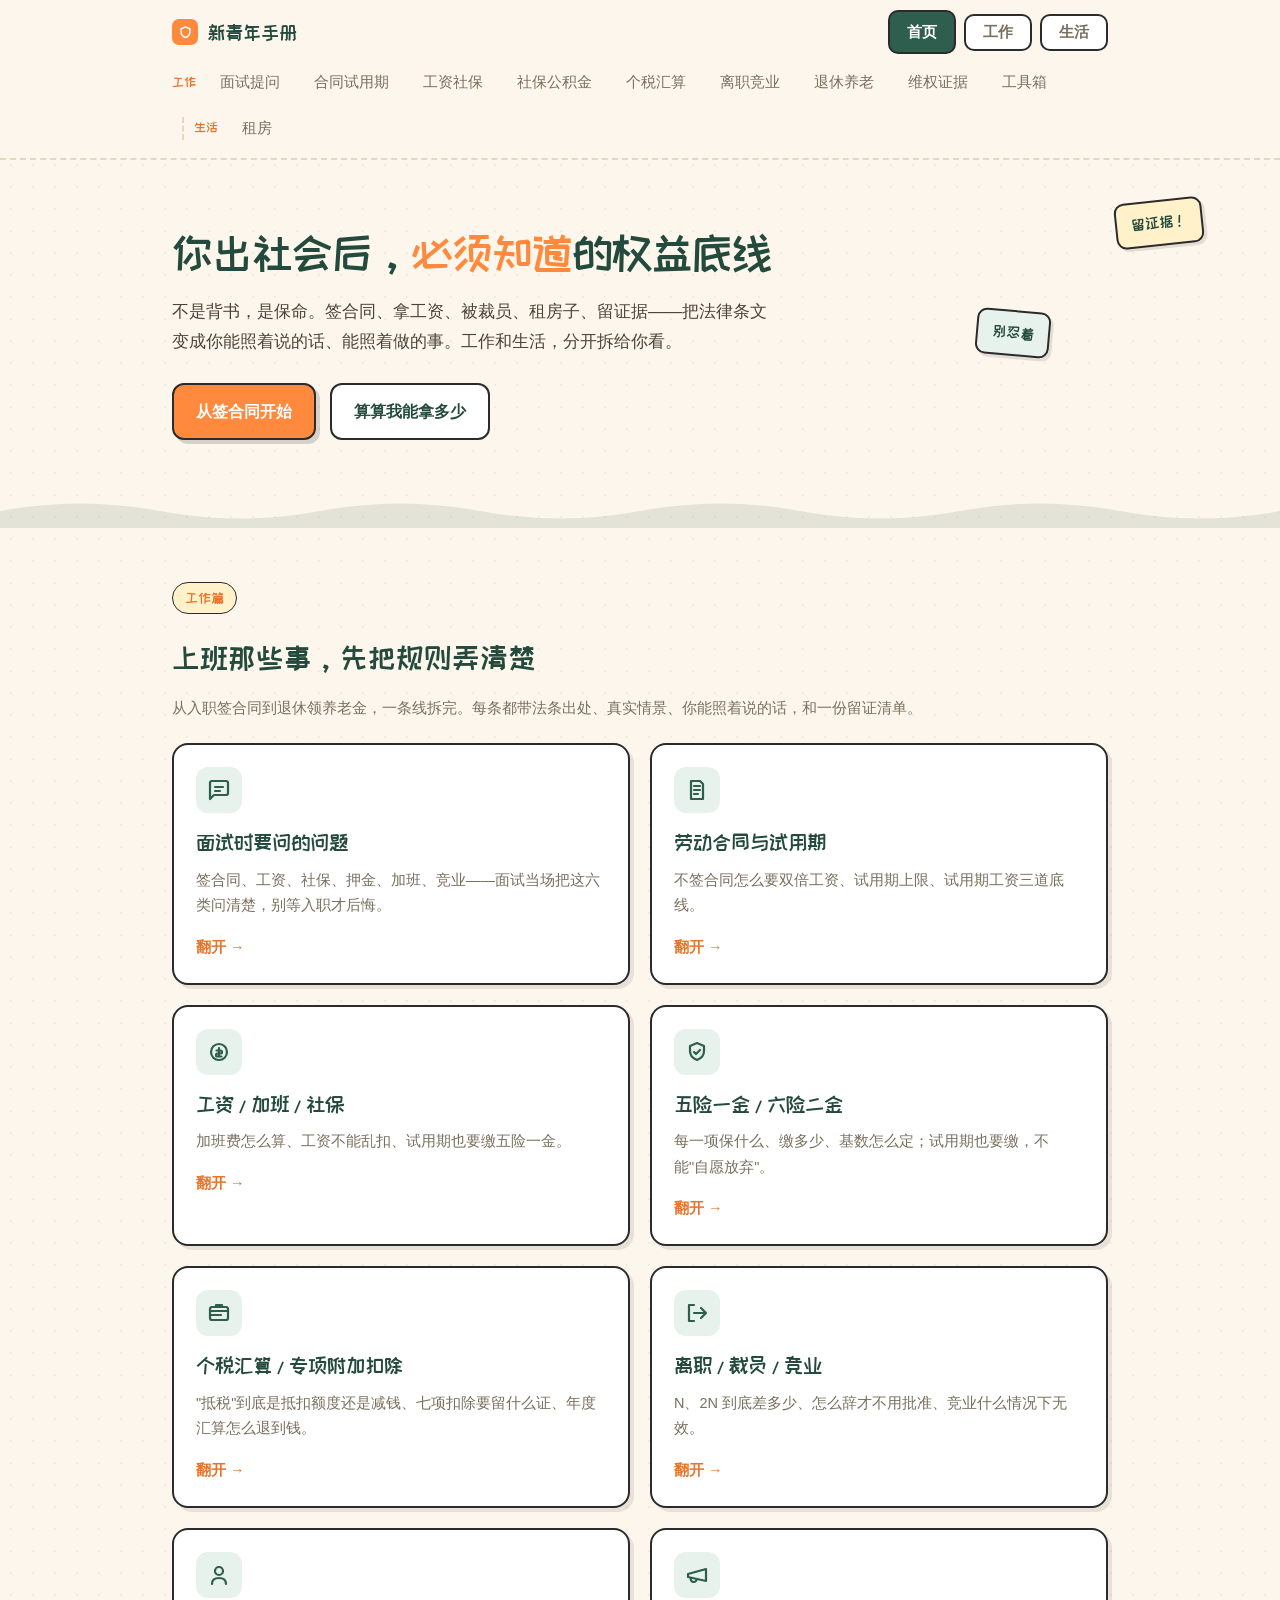
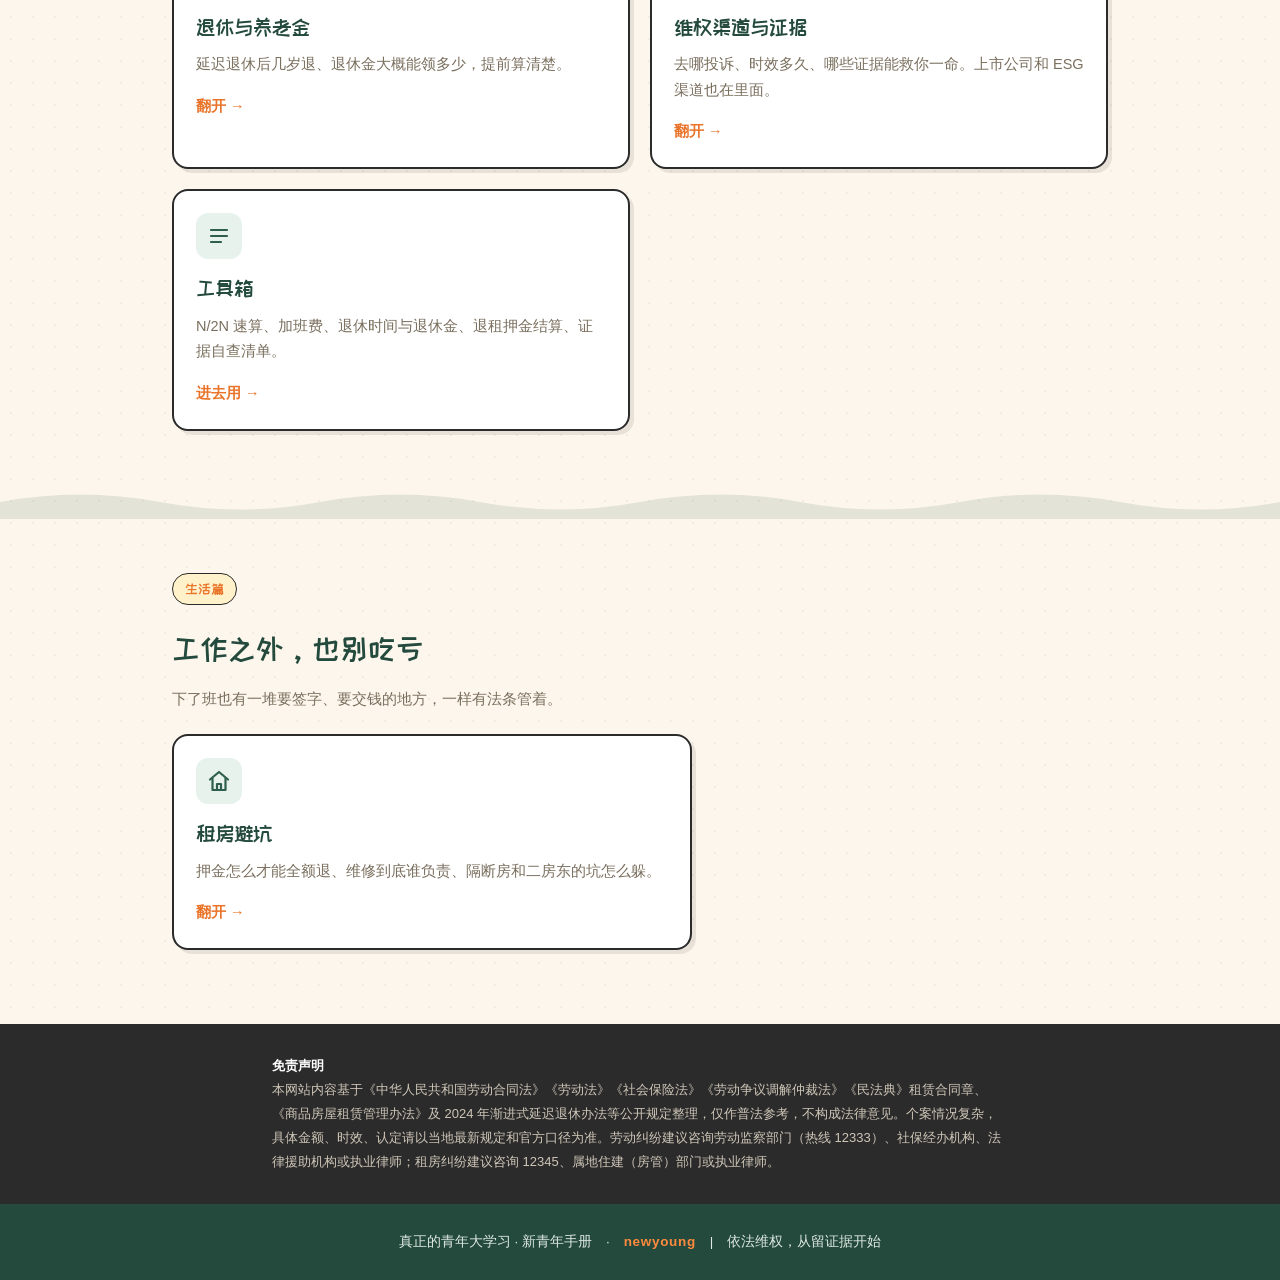
==== commit 42fb7481: "新增 个税汇算/专项附加扣除 页（概念澄清+七项扣除收集表+个税法条库）；接入导航/首页/sitemap" ====
--- a/index.html
+++ b/index.html
@@ -5,7 +5,7 @@
 <meta name="viewport" content="width=device-width, initial-scale=1.0" data-page-node-id="zxwOFFQTwR4CehLuU1B2xF">
 <title>新青年手册 · 真正的青年大学习</title>
 <meta name="description" content="新青年手册：签合同、拿工资、被裁员、租房子、社保公积金、留证据——把法律条文变成你能照着说的话、能照着做的事。工作篇和生活篇分开拆给你看。">
-<meta name="keywords" content="新青年,劳动法,劳动合同法,社保,租房,维权,五险一金">
+<meta name="keywords" content="新青年,劳动法,劳动合同法,社保,租房,维权,五险一金,个税,专项附加扣除,年度汇算">
 <meta name="robots" content="index,follow">
 <meta property="og:type" content="article">
 <meta property="og:locale" content="zh_CN">
@@ -71,6 +71,12 @@
         <p>每一项保什么、缴多少、基数怎么定；试用期也要缴，不能"自愿放弃"。</p>
         <span class="go">翻开 →</span>
       </a>
+      <a class="mcard" href="tax.html" data-page-node-id="taxCard">
+        <div class="ic" data-page-node-id="taxIc"><svg width="24" height="24" viewBox="0 0 24 24" fill="none" stroke="#2E5E4E" stroke-width="2.2" stroke-linecap="round" stroke-linejoin="round" data-page-node-id="taxSvg"><path d="M4 10h16M4 14h10" data-page-node-id="a"/><rect x="3" y="6" width="18" height="13" rx="2" data-page-node-id="b"/><path d="M9 6V4h6v2" data-page-node-id="c"/></svg></div>
+        <h3 data-page-node-id="taxH">个税汇算 / 专项附加扣除</h3>
+        <p data-page-node-id="taxP">"抵税"到底是抵扣额度还是减钱、七项扣除要留什么证、年度汇算怎么退到钱。</p>
+        <span class="go" data-page-node-id="taxGo">翻开 →</span>
+      </a>
       <a class="mcard" href="leave.html" data-page-node-id="9vQfUpAn6DDyMuHOdHupem">
         <div class="ic" data-page-node-id="ikPDrwFsqsbf0fNXYAyyNg"><svg width="24" height="24" viewBox="0 0 24 24" fill="none" stroke="#2E5E4E" stroke-width="2.2" stroke-linecap="round" stroke-linejoin="round" data-page-node-id="WiellxaGbYVVG73ddhOeTu"><path d="M16 17l5-5-5-5M21 12H9" data-page-node-id="CdkZTpuQJzq5KvNFYKf1oj"/><path d="M9 4H4v16h5" data-page-node-id="baaWuFjCDTOw3axKb1UJT5"/></svg></div>
         <h3 data-page-node-id="MscleuaFV3NydLU3XoAJu8">离职 / 裁员 / 竞业</h3>
--- a/styles.css
+++ b/styles.css
@@ -164,6 +164,17 @@
 .disclaimer b{color:#fff}
 footer{background:var(--green-d);color:#dfe9e3;padding:26px 0;font-size:13.5px;text-align:center}
 .brand-en{color:#FF8A3D;font-weight:700;letter-spacing:.05em;text-transform:lowercase}
+
+/* 个税页 */
+.deduct{width:100%;border-collapse:collapse;margin:18px 0;font-size:14px;background:#fff;border:2px solid #111;border-radius:10px;overflow:hidden}
+.deduct th,.deduct td{border:1px solid #d9cdb8;padding:10px 12px;vertical-align:top;text-align:left;line-height:1.6}
+.deduct th{background:#FDF6EC;color:#2E5E4E;font-weight:700}
+.deduct tr:nth-child(even) td{background:#FBF3E6}
+.formula{background:#2E5E4E;color:#FDF6EC;border-radius:12px;padding:16px 18px;font-size:14px;line-height:1.95;margin:16px 0;box-shadow:4px 4px 0 #111}
+.formula b{color:#FFD9B0}
+.sub-title{font-size:19px;font-weight:700;color:#2E5E4E;margin:30px 0 10px;border-left:5px solid #FF8A3D;padding-left:12px}
+.note{background:#FFF6E9;border:2px dashed #FF8A3D;border-radius:10px;padding:12px 14px;font-size:13.5px;line-height:1.8;margin:14px 0}
+.note b{color:#C25A12}
 .back{display:inline-block;margin-top:18px;font-weight:700;color:var(--orange-d);font-size:15px}
 
 /* 法条弹窗 */
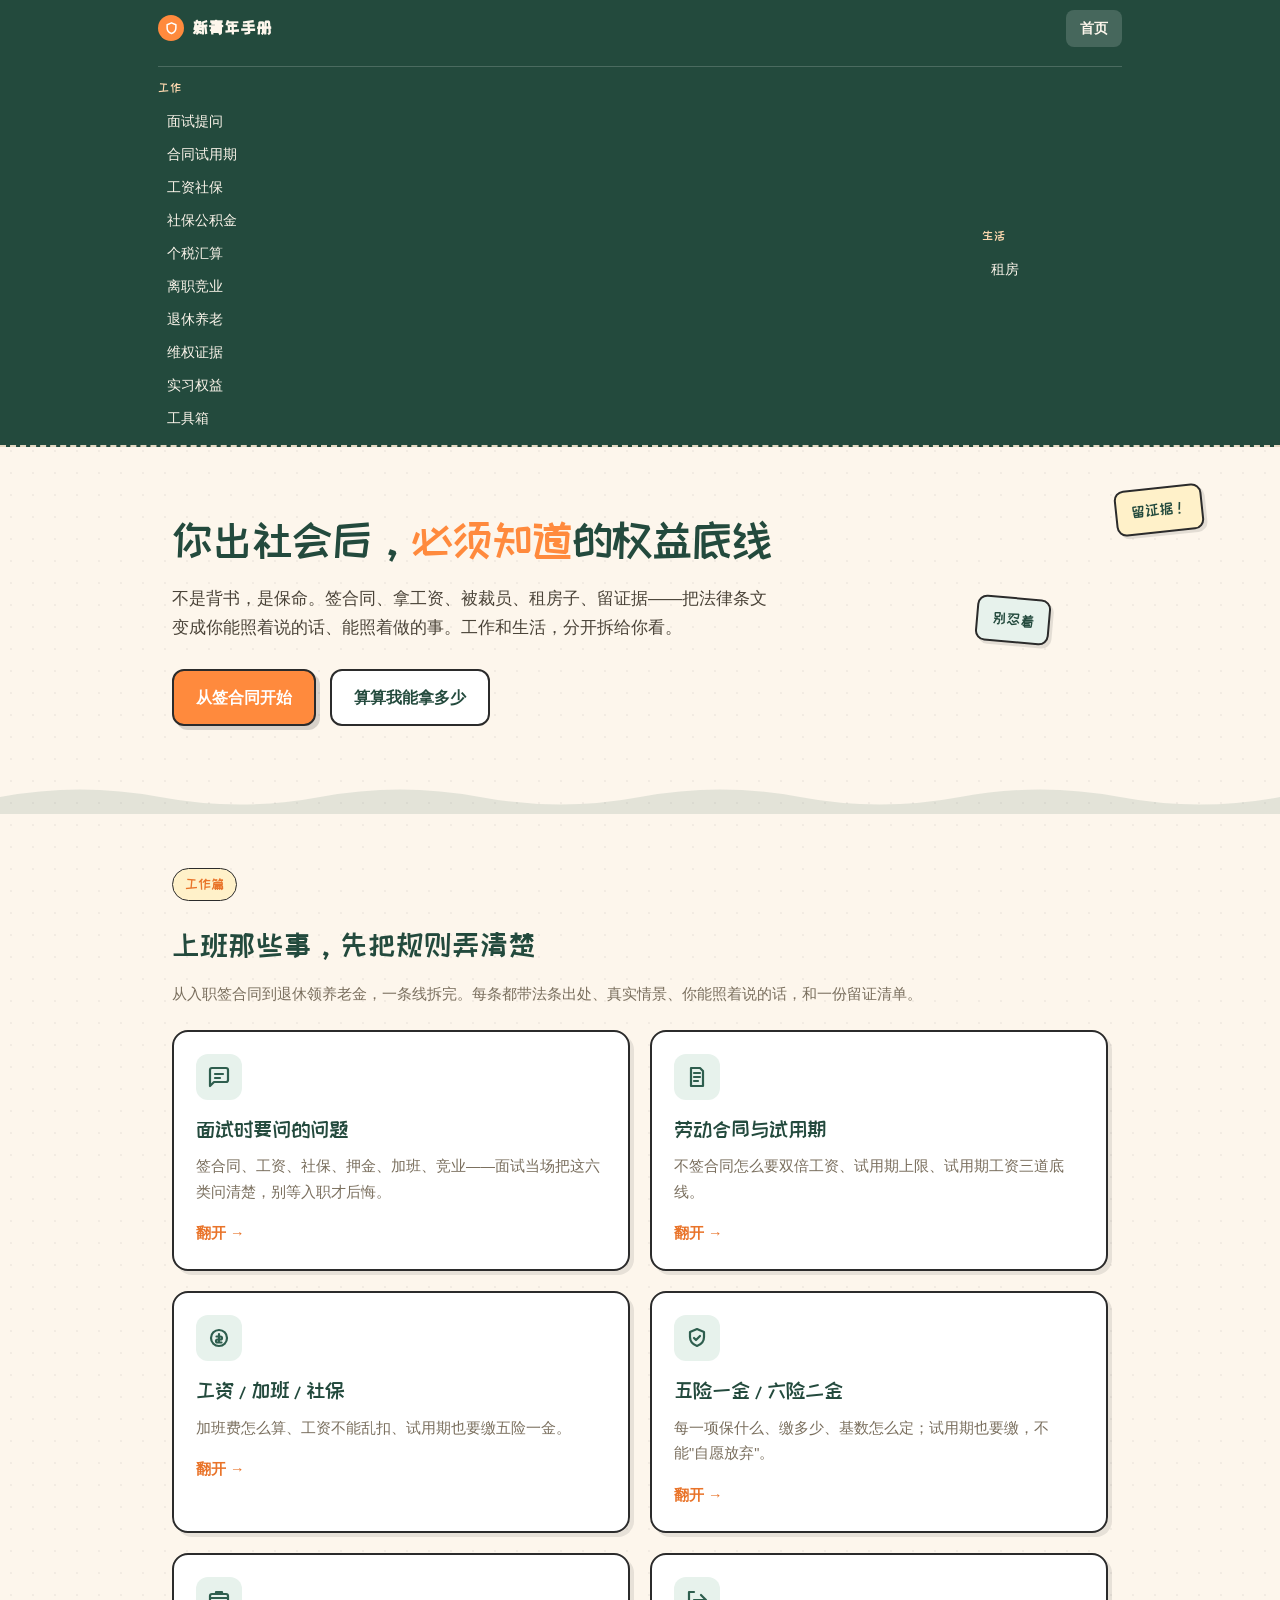
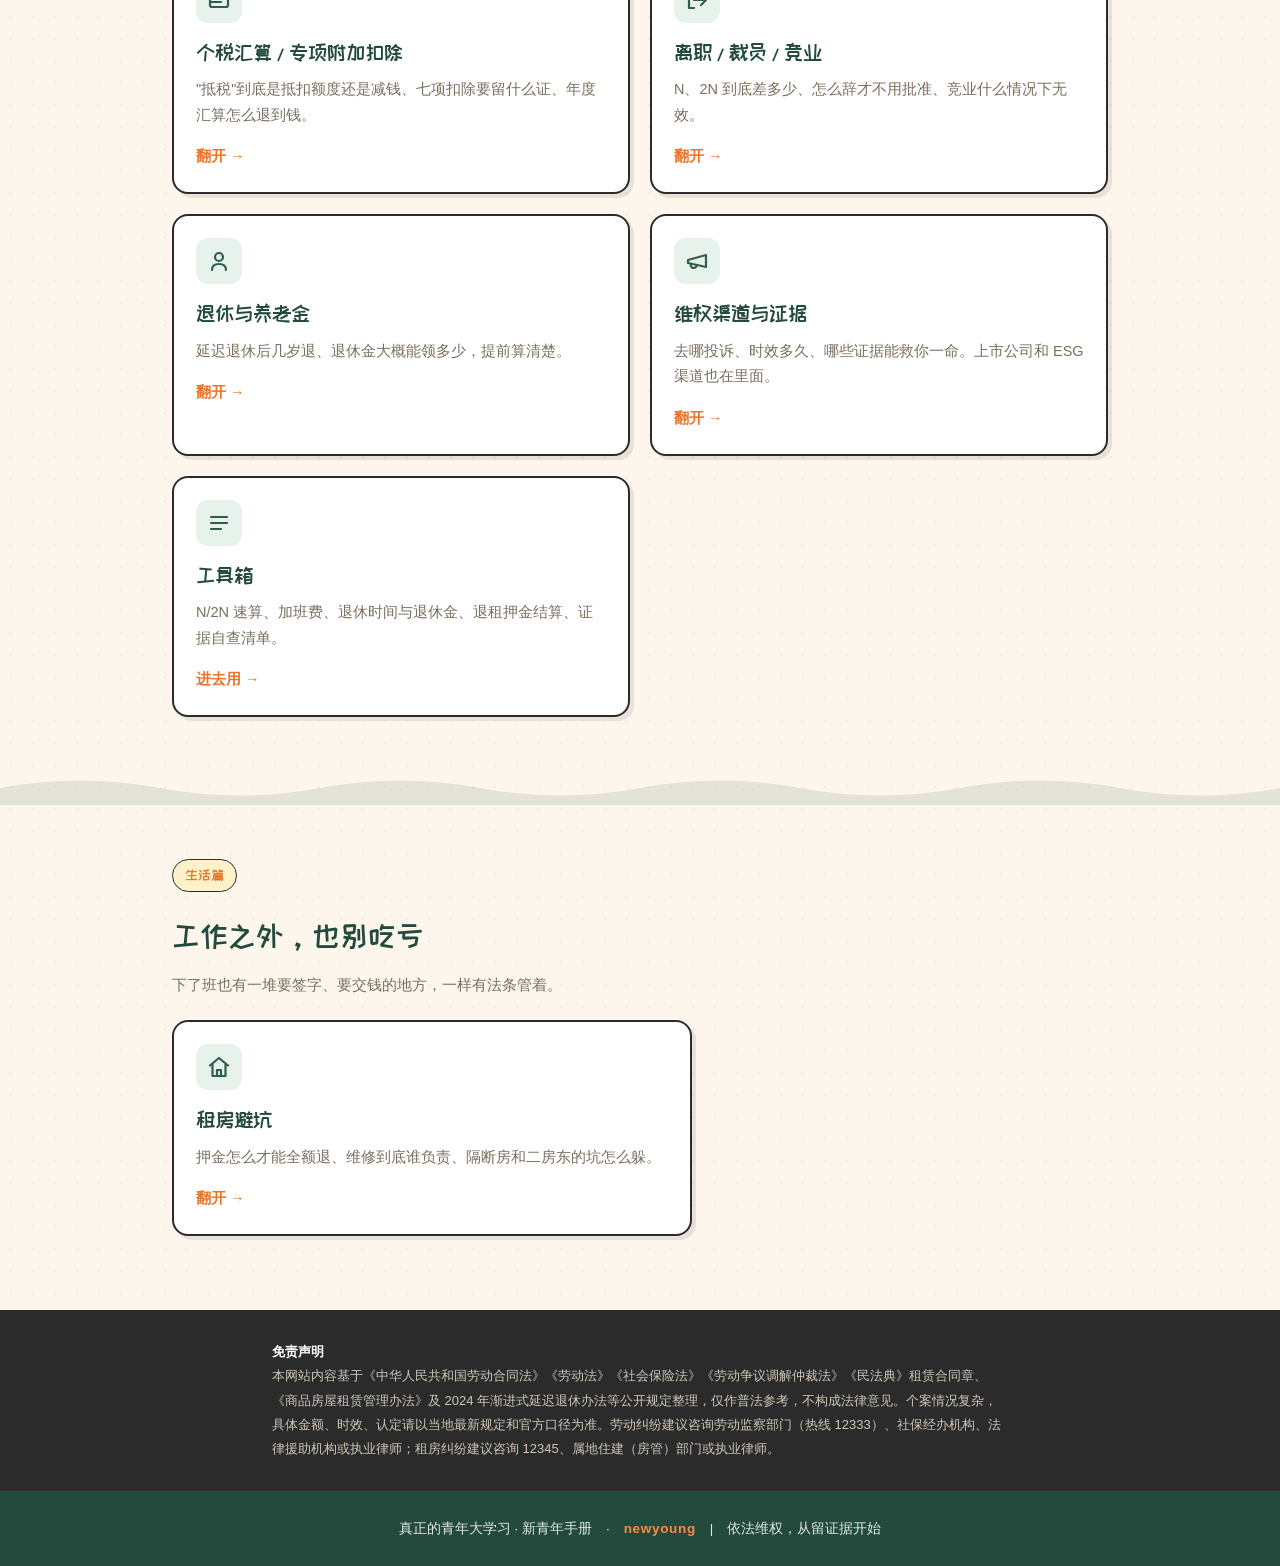
==== commit 9a11e780: "新增 实习权益 页（关系认定+报酬红线+受伤按民法典1192+话术+留证）；补三条法条；接入导航/首页/sitemap" ====
--- a/index.html
+++ b/index.html
@@ -5,7 +5,7 @@
 <meta name="viewport" content="width=device-width, initial-scale=1.0" data-page-node-id="zxwOFFQTwR4CehLuU1B2xF">
 <title>新青年手册 · 真正的青年大学习</title>
 <meta name="description" content="新青年手册：签合同、拿工资、被裁员、租房子、社保公积金、留证据——把法律条文变成你能照着说的话、能照着做的事。工作篇和生活篇分开拆给你看。">
-<meta name="keywords" content="新青年,劳动法,劳动合同法,社保,租房,维权,五险一金,个税,专项附加扣除,年度汇算">
+<meta name="keywords" content="新青年,劳动法,劳动合同法,社保,租房,维权,五险一金,个税,专项附加扣除,年度汇算,实习,实习权益">
 <meta name="robots" content="index,follow">
 <meta property="og:type" content="article">
 <meta property="og:locale" content="zh_CN">
@@ -18,6 +18,7 @@
 </script>
 <link rel="preconnect" href="https://fonts.googleapis.com" data-page-node-id="7mWncCRfZwFAAdQpG0DzOz">
 <link href="https://fonts.googleapis.com/css2?family=ZCOOL+KuaiLe&display=swap" rel="stylesheet" data-page-node-id="gFEMkN4bQpKH87uRWc5qS2">
+<link rel="icon" href="favicon.ico" type="image/x-icon">
 <link rel="stylesheet" href="styles.css" data-page-node-id="n5I205XzA5gTKTCwMjuLDe">
 </head>
 <body data-page-node-id="bGkLUibv3xJSkmZSsYZ6sv">
--- a/styles.css
+++ b/styles.css
@@ -175,6 +175,22 @@
 .sub-title{font-size:19px;font-weight:700;color:#2E5E4E;margin:30px 0 10px;border-left:5px solid #FF8A3D;padding-left:12px}
 .note{background:#FFF6E9;border:2px dashed #FF8A3D;border-radius:10px;padding:12px 14px;font-size:13.5px;line-height:1.8;margin:14px 0}
 .note b{color:#C25A12}
+
+/* 顶部导航：深绿栏 + 工作/生活 并列两栏 */
+#topnav{background:var(--green-d,#2E5E4E);color:#FDF6EC}
+#topnav .wrap{max-width:1000px;margin:0 auto;padding:10px 18px}
+.nav-row1{display:flex;align-items:center;justify-content:space-between}
+.brand{display:flex;align-items:center;gap:8px;font-weight:700;font-size:17px;color:#FDF6EC}
+.brand .dot{display:inline-flex;background:#FF8A3D;border-radius:50%;padding:5px;line-height:0}
+.navtabs a{color:#FDF6EC;text-decoration:none;font-weight:700;padding:6px 14px;border-radius:8px;font-size:14px}
+.navtabs a.active,.navtabs a:hover{background:rgba(255,255,255,.16)}
+.navpanel{display:flex;gap:30px;flex-wrap:wrap;margin-top:10px;padding-top:10px;border-top:1px solid rgba(255,255,255,.18)}
+.navcol{flex:2 1 260px;min-width:200px}
+.navcol.narrow{flex:0 1 auto;min-width:140px}
+.navgrp{display:block;font-size:12px;letter-spacing:.1em;color:#FFD9B0;margin-bottom:7px}
+.navcol a{display:block;color:#FDF6EC;text-decoration:none;padding:5px 8px;font-size:14px;line-height:1.5;border-radius:6px}
+.navcol a.cur{color:#FF8A3D;font-weight:700}
+.navcol a:hover{background:#FF8A3D;color:#2E5E4E}
 .back{display:inline-block;margin-top:18px;font-weight:700;color:var(--orange-d);font-size:15px}
 
 /* 法条弹窗 */
